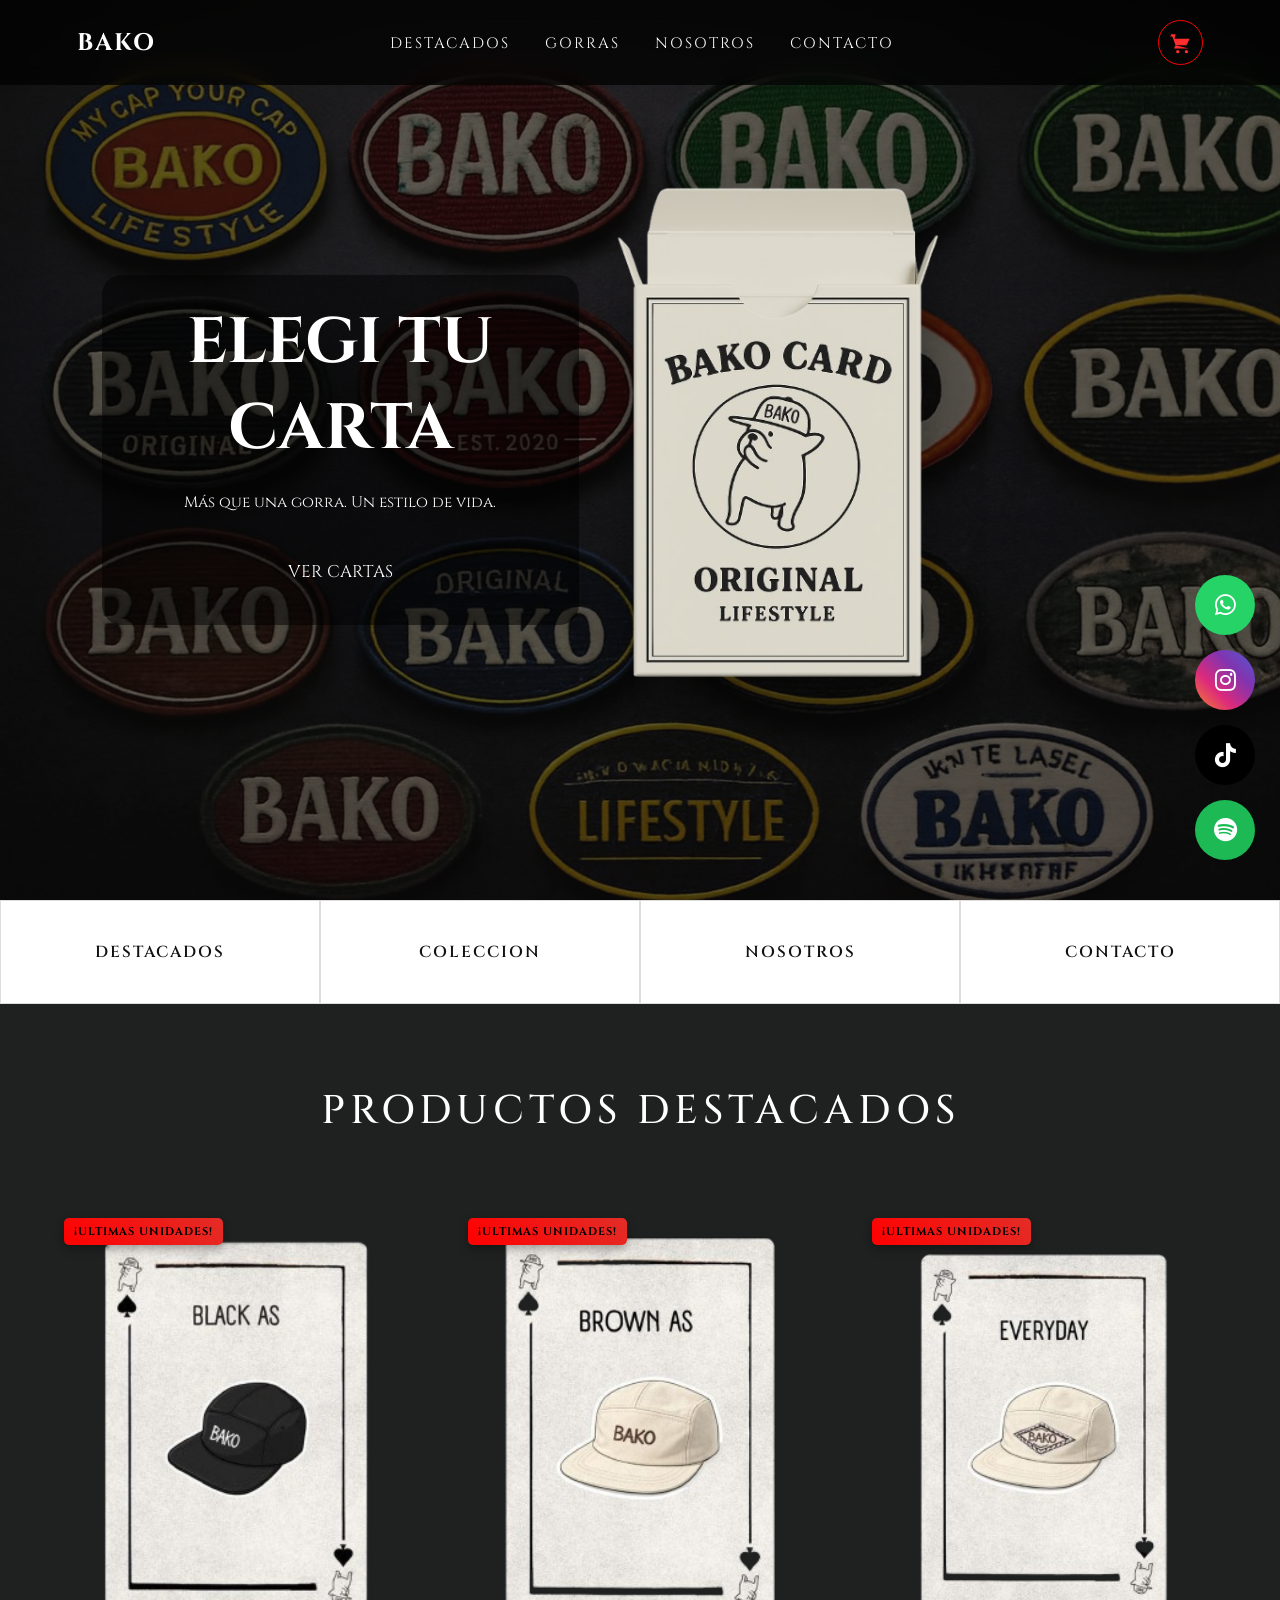
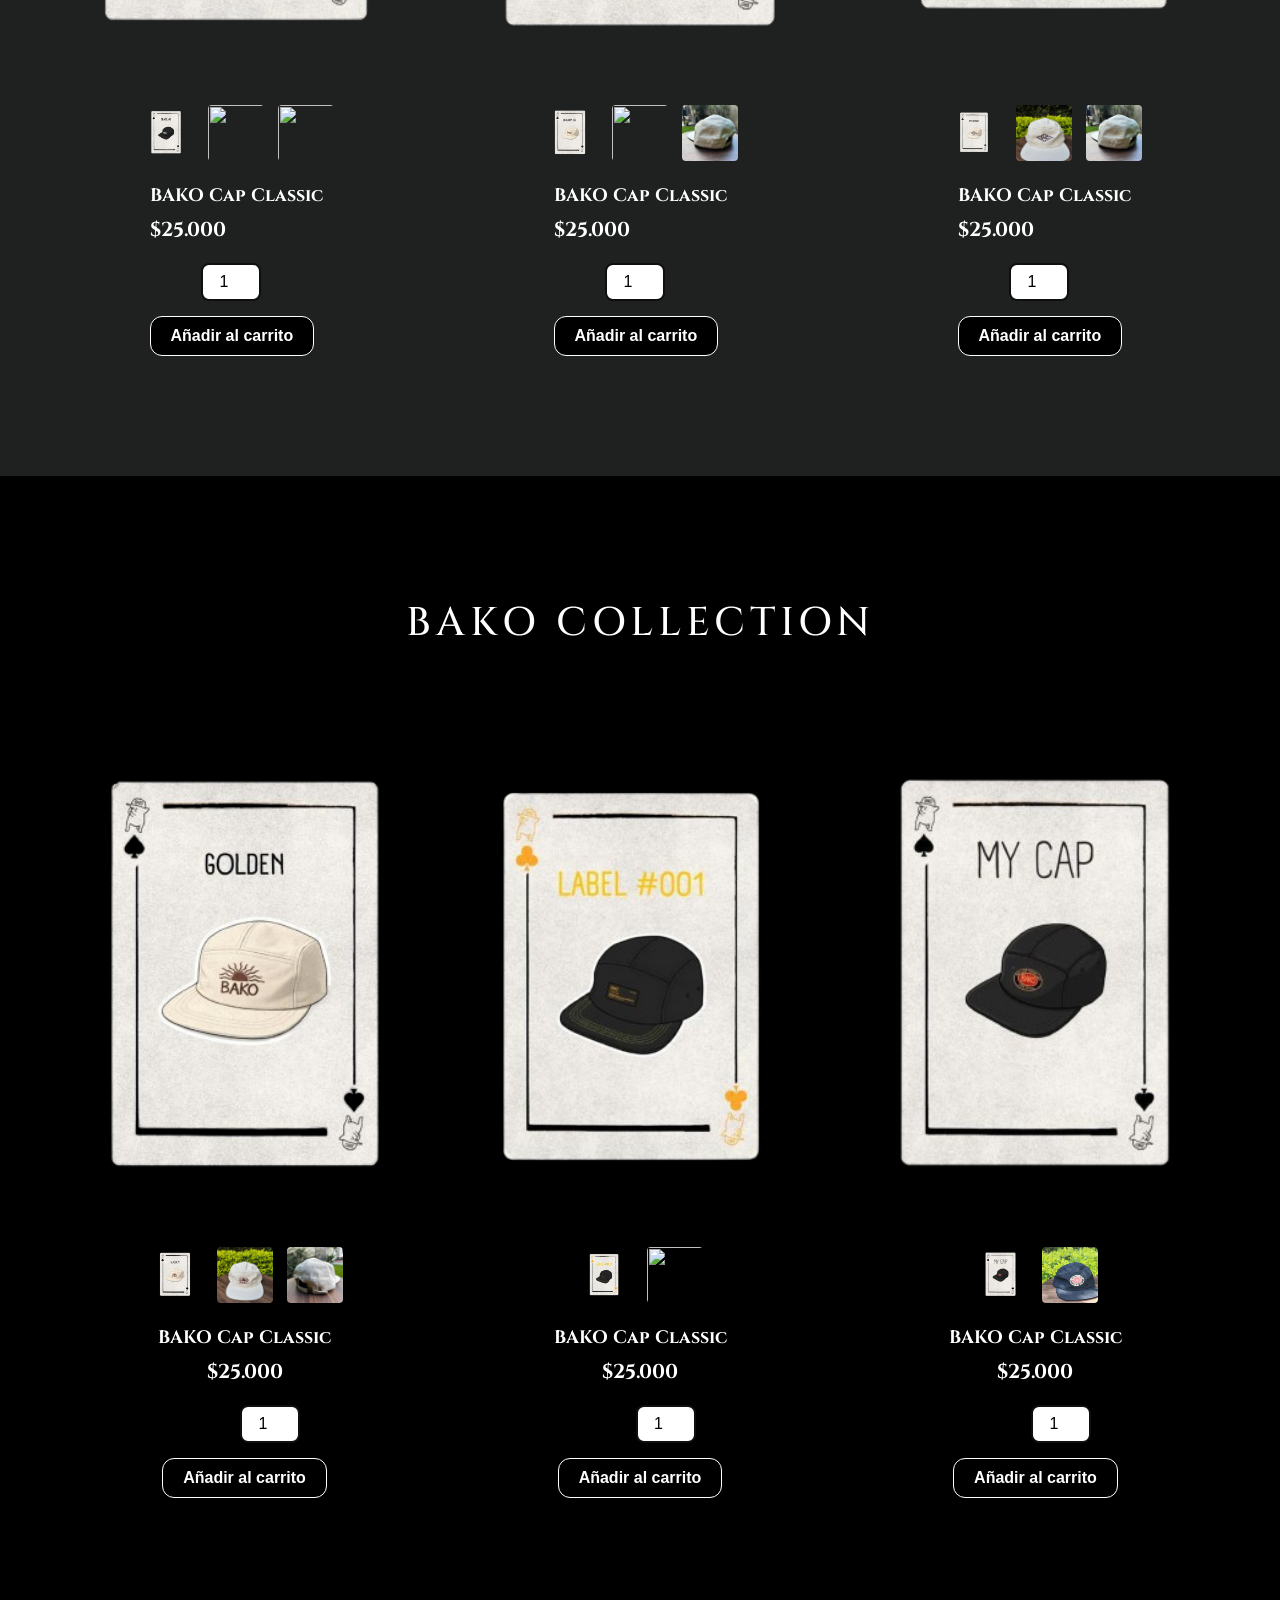
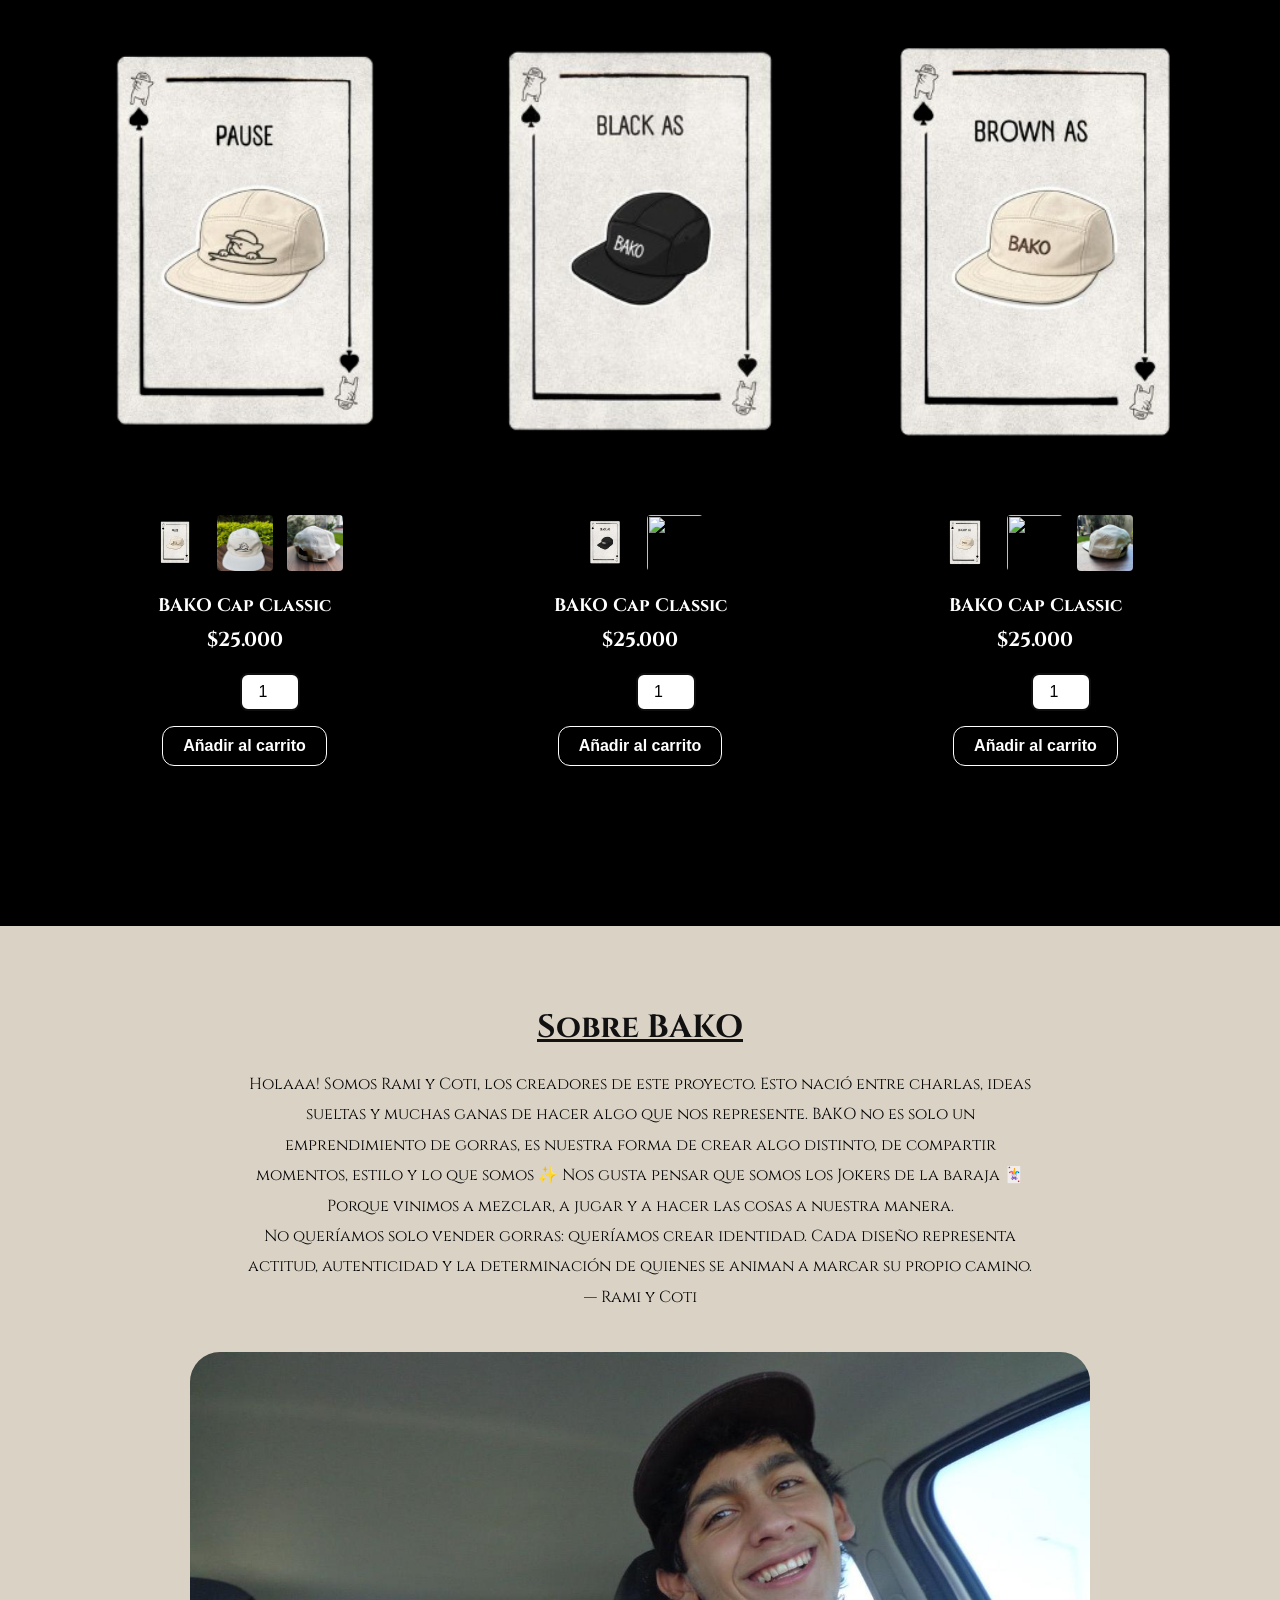
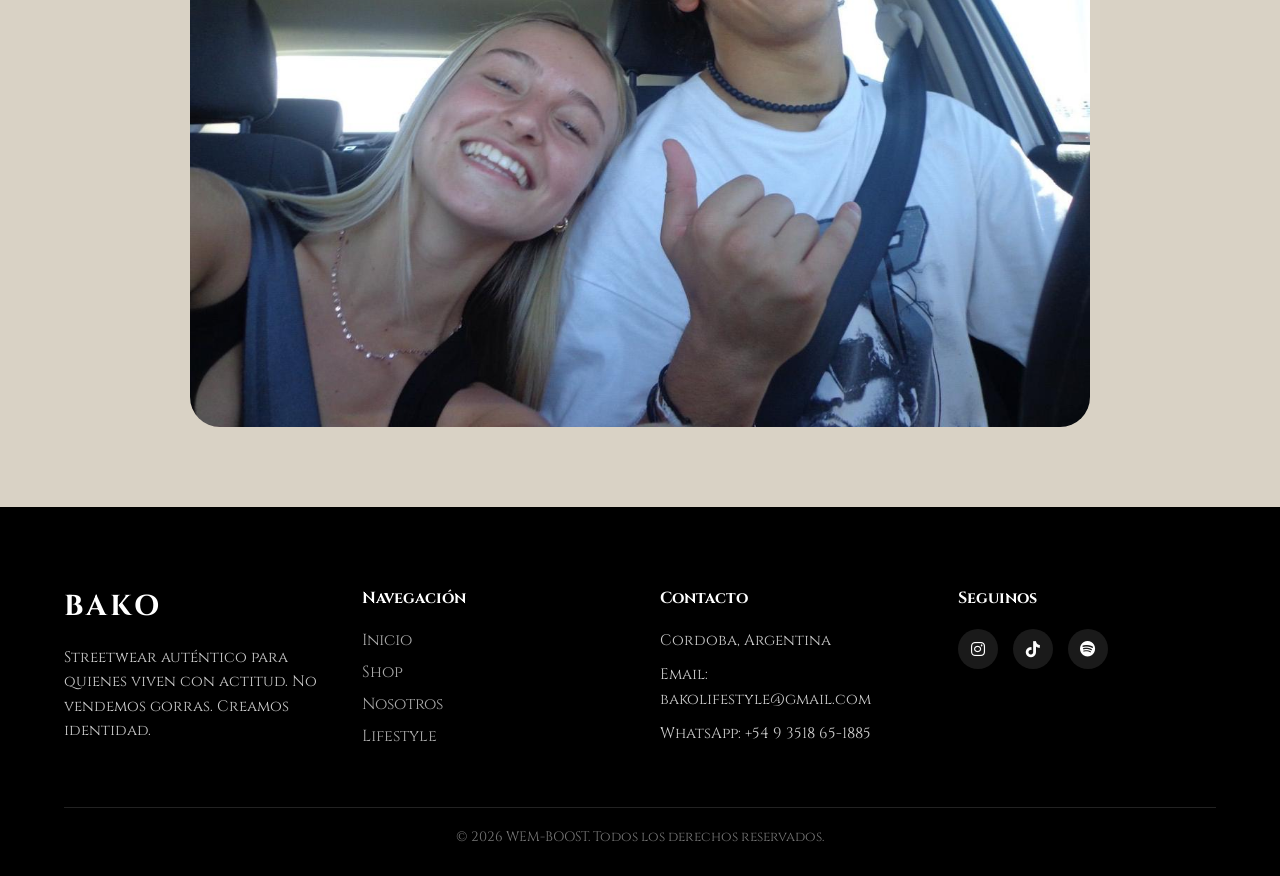
==== index.html @ 7ccff168 "agregue span de ultimas unidades" ====
<!DOCTYPE html>
<html lang="es">
<head>
<meta charset="UTF-8">
<title>BAKO | Streetwear Lifestyle</title>
<meta name="viewport" content="width=device-width, initial-scale=1.0">
<meta name="description" content="Gorras streetwear premium. Lifestyle urbano.">
<link rel="stylesheet" href="css/style.css">
<link href="https://fonts.googleapis.com/css2?family=Cinzel:wght@400;600;700&display=swap" rel="stylesheet">
<link rel="stylesheet" href="https://cdnjs.cloudflare.com/ajax/libs/font-awesome/6.5.0/css/all.min.css">


</head>
<body>
<header class="header">

  <!-- LOGO -->
  <div class="logo">
    <a href="/index.html">BAKO</a>
  </div>

  <!-- BOTON HAMBURGUESA (mobile) -->
  <div class="menu-toggle" id="menu-toggle">
    <i class="fas fa-bars"></i>
  </div>

  <!-- MENU -->
  <nav class="nav" id="nav">

    <!-- BOTON CERRAR -->
    <div class="menu-close" id="menu-close">
      <i class="fas fa-xmark"></i>
    </div>

    <ul class="nav-links">

      <li class="enlaces-header">
        <a href="/index.html#destacados">DESTACADOS</a>
      </li>

      <li class="enlaces-header">
        <a href="/index.html#catalogo">GORRAS</a>
      </li>

      <li class="enlaces-header">
        <a href="/index.html#nosotros">NOSOTROS</a>
      </li>

      <li class="enlaces-header">
        <a href="/pages/contacto.html">CONTACTO</a>
      </li>

    </ul>

  </nav>

  <!-- CARRITO (SIEMPRE VISIBLE) -->
  <a href="/pages/carrito.html" class="btn-cart" data-quantity="0">

    <svg class="icon-cart" viewBox="0 0 24 24">
      <path d="M7 4H3L2 6H4L7 14H17L20 8H6"/>
      <path d="M7 14L5.5 17H19"/>
      <circle cx="9" cy="20" r="1.5"/>
      <circle cx="17" cy="20" r="1.5"/>
    </svg>

  </a>

</header>




<!-- ================= HERO ================= -->
<section class="hero">
  <div class="hero-bg"></div>
  <div class="hero-content">
    <h1 class="hero__title">ELEGI TU CARTA</h1>
    <p class="hero__subtitle">Más que una gorra. Un estilo de vida.</p>
    <a href="#catalogo" class="btn">VER CARTAS</a>
  </div>
  <div class="hero-card">
    <img src="assets/img/caja-de-cartas.png" alt="Producto principal">
  </div>
</section>



    <!-- CATEGORÍAS -->
    <section class="categories">
        <div class="category" href="#destacados">DESTACADOS</div>
        <div class="category" href="#catalogo">COLECCION</div>
        <div class="category" href="#nosotros">NOSOTROS</div>
        <div class="category" href="/pages/contacto.html">CONTACTO</div>
    </section>




<!-- ================= DESTACADOS ================= -->
<section class="destacados" id="destacados">
  <h2 class="titulo-catalogo">PRODUCTOS DESTACADOS</h2>
  <div class="grid-catalogo">

    <div class="card-producto">

      <span class="badge-stock">¡ULTIMAS UNIDADES!</span>

      <div class="imagenes-producto">
        <img src="assets/img/CARD-BLACK-AS.png" class="imagen-principal" id="img-d1">

          <div class="miniaturas">
            <img src="assets/img/CARD-BLACK-AS.png" alt="">
            <img src="assets/img/BLACK-AS-1_ENHANCED.png">
            <img src="assets/img/BLACK-AS-2_ENHANCED.png">
          </div>
      </div>

      <div class="info">
        <h3>BAKO Cap Classic</h3>
        <p>$25.000</p>

        <div class="cantidad">
          <input type="number" id="cantidad-d1" min="1" value="1">
        </div>

        <div class="boton-comprar">
          <button onclick="agregarAlCarrito('BAKO Cap Classic',25000,'cantidad-d1')">
            Añadir al carrito
          </button>
        </div>
      </div>
    </div>

        <div class="card-producto">

                <span class="badge-stock">¡ULTIMAS UNIDADES!</span>

          <div class="imagenes-producto">
        <img src="assets/img/CARD-BROWN-AS.png" class="imagen-principal" id="img-d2">
            
          <div class="miniaturas">
            <img src="assets/img/CARD-BROWN-AS.png" alt="">
            <img src="assets/img/BROWN-AS-1_ENHANCED.png">
            <img src="assets/img/EVERYDAY-2.jpeg">
          </div>
      </div>
      <div class="info">
        <h3>BAKO Cap Classic</h3>
        <p>$25.000</p>
        <div class="cantidad">
          <input type="number" id="cantidad-d2" min="1" value="1">
        </div>

        <div class="boton-comprar">
          <button onclick="agregarAlCarrito('BAKO Cap Classic',25000,'cantidad-d2')">
            Añadir al carrito
          </button>
        </div>
      </div>
    </div>

        <div class="card-producto">

                <span class="badge-stock">¡ULTIMAS UNIDADES!</span>

      <div class="imagenes-producto">
        <img src="assets/img/CARD-EVERYDAY.png" class="imagen-principal" id="img-d3">

            <div class="miniaturas">
            <img src="assets/img/CARD-EVERYDAY.png" alt="">
            <img src="assets/img/EVERYDAY-1.jpeg">
            <img src="assets/img/EVERYDAY-2.jpeg">
          </div>
      </div>
      <div class="info">
        <h3>BAKO Cap Classic</h3>
        <p>$25.000</p>

        <div class="cantidad">
          <input type="number" id="cantidad-d3" min="1" value="1">
        </div>

        <div class="boton-comprar">
          <button onclick="agregarAlCarrito('BAKO Cap Classic',25000,'cantidad-d3')">
            Añadir al carrito
          </button>
        </div>
      </div>
    </div>

  </div>
</section>





<!-- ================= CATALOGO ================= -->




<section class="catalogo" id="catalogo">
<h2 class="titulo-catalogo">BAKO COLLECTION</h2>

<div class="grid-catalogo">

  <div class="card-producto">
      <div class="imagenes-producto">
        <img src="assets/img/CARD-GOLDEN.png" class="imagen-principal" id="img-1">
                  <div class="miniaturas">
            <img src="assets/img/CARD-GOLDEN.png" alt="">
            <img src="assets/img/GOLDEN-1.jpeg">
            <img src="assets/img/EVERYDAY-3.jpeg">
          </div>
      </div>
      <div class="info">
        <h3>BAKO Cap Classic</h3>
        <p>$25.000</p>

        <div class="cantidad">
          <input type="number" id="cantidad-1" min="1" value="1">
        </div>

        <div class="boton-comprar">
          <button onclick="agregarAlCarrito('BAKO Cap Classic',25000,'cantidad-1')">
            Añadir al carrito
          </button>
        </div>
      </div>
    </div>

        <div class="card-producto">
      <div class="imagenes-producto">
        <img src="assets/img/CARD-LABEL_001.png" class="imagen-principal" id="img-2">
                  <div class="miniaturas">
            <img src="assets/img/CARD-LABEL_001.png" alt="">
            <img src="assets/img/LABEL #001-1.jpeg">
          </div>
      </div>
      <div class="info">
        <h3>BAKO Cap Classic</h3>
        <p>$25.000</p>

        <div class="cantidad">
          <input type="number" id="cantidad-2" min="1" value="1">
        </div>

        <div class="boton-comprar">
          <button onclick="agregarAlCarrito('BAKO Cap Classic',25000,'cantidad-2')">
            Añadir al carrito
          </button>
        </div>
      </div>
    </div>

        <div class="card-producto">
      <div class="imagenes-producto">
        <img src="assets/img/CARD-MY-CAP.png" class="imagen-principal" id="img-3">
                  <div class="miniaturas">
            <img src="assets/img/CARD-MY-CAP.png" alt="">
            <img src="assets/img/MY-CAP-1.jpeg">
          </div>
      </div>
      <div class="info">
        <h3>BAKO Cap Classic</h3>
        <p>$25.000</p>

        <div class="cantidad">
          <input type="number" id="cantidad-3" min="1" value="1">
        </div>

        <div class="boton-comprar">
          <button onclick="agregarAlCarrito('BAKO Cap Classic',25000,'cantidad-3')">
            Añadir al carrito
          </button>
        </div>
      </div>
    </div>

<div class="card-producto">
      <div class="imagenes-producto">
        <img src="assets/img/CARD-PAUSE.png" class="imagen-principal" id="img-4">
                  <div class="miniaturas">
            <img src="assets/img/CARD-PAUSE.png" alt="">
            <img src="assets/img/PAUSE-1.jpeg">
            <img src="assets/img/EVERYDAY-3.jpeg">
          </div>
      </div>
      <div class="info">
        <h3>BAKO Cap Classic</h3>
        <p>$25.000</p>

        <div class="cantidad">
          <input type="number" id="cantidad-1" min="1" value="1">
        </div>

        <div class="boton-comprar">
          <button onclick="agregarAlCarrito('BAKO Cap Classic',25000,'cantidad-1')">
            Añadir al carrito
          </button>
        </div>
      </div>
    </div>

        <div class="card-producto">
      <div class="imagenes-producto">
        <img src="assets/img/CARD-BLACK-AS.png" class="imagen-principal" id="img-5">
                  <div class="miniaturas">
            <img src="assets/img/CARD-BLACK-AS.png" alt="">
            <img src="assets/img/BLACK-AS-2_ENHANCED.png">
          </div>
      </div>
      <div class="info">
        <h3>BAKO Cap Classic</h3>
        <p>$25.000</p>

        <div class="cantidad">
          <input type="number" id="cantidad-2" min="1" value="1">
        </div>

        <div class="boton-comprar">
          <button onclick="agregarAlCarrito('BAKO Cap Classic',25000,'cantidad-2')">
            Añadir al carrito
          </button>
        </div>
      </div>
    </div>

        <div class="card-producto">
      <div class="imagenes-producto">
        <img src="assets/img/CARD-BROWN-AS.png" class="imagen-principal" id="img-6">
                  <div class="miniaturas">
            <img src="assets/img/CARD-BROWN-AS.png" alt="">
            <img src="assets/img/BROWN-AS-1_ENHANCED.png">
            <img src="assets/img/EVERYDAY-2.jpeg">
          </div>
      </div>
      <div class="info">
        <h3>BAKO Cap Classic</h3>
        <p>$25.000</p>

        <div class="cantidad">
          <input type="number" id="cantidad-3" min="1" value="1">
        </div>

        <div class="boton-comprar">
          <button onclick="agregarAlCarrito('BAKO Cap Classic',25000,'cantidad-3')">
            Añadir al carrito
          </button>
        </div>
      </div>
    </div>

</div>
</section>


<!-- ================= NOSOTROS ================= -->

<section class="nosotros" id="nosotros">
  <div class="nosotros-container">

    <div class="nosotros-texto">
      <h2>Sobre BAKO</h2>

      <p>
        Holaaa! Somos Rami y Coti, los creadores de este proyecto.
        Esto nació entre charlas, ideas sueltas y muchas ganas de hacer algo que nos represente.
        BAKO no es solo un emprendimiento de gorras, es nuestra forma de crear algo distinto, de compartir momentos, estilo y lo que somos ✨      
        Nos gusta pensar que somos los Jokers de la baraja 🃏 Porque vinimos a mezclar, a jugar y a hacer las cosas a nuestra manera.
      </p>

      <p>
        No queríamos solo vender gorras: queríamos crear identidad.
        Cada diseño representa actitud, autenticidad y la determinación 
        de quienes se animan a marcar su propio camino.
      </p>

      <p class="firma">— Rami y Coti</p>
    </div>

    <div class="nosotros-imagen">
      <img src="assets/img/rami-coti.jpeg" alt="Fundadores de Bako">
    </div>

  </div>
</section>



<footer class="footer">

  <div class="footer-container">

    <!-- Marca -->
    <div class="footer-col">
      <h3 class="footer-logo">BAKO</h3>
      <p>
        Streetwear auténtico para quienes viven con actitud.
        No vendemos gorras. Creamos identidad.
      </p>
    </div>

    <!-- Navegación -->
    <div class="footer-col">
      <h4>Navegación</h4>
      <ul>
        <li><a href="#">Inicio</a></li>
        <li><a href="#">Shop</a></li>
        <li><a href="#">Nosotros</a></li>
        <li><a href="#">Lifestyle</a></li>
      </ul>
    </div>

    <!-- Contacto -->
    <div class="footer-col">
      <h4>Contacto</h4>
      <p>Cordoba, Argentina</p>
      <p>Email: bakolifestyle@gmail.com</p>
      <p>WhatsApp: +54 9 3518 65-1885</p>
    </div>

    <!-- Redes -->
    <div class="footer-col">
      <h4>Seguinos</h4>
      <div class="footer-social">
        <a href="https://instagram.com/bako.lifestyle"><i class="fab fa-instagram"></i></a>
        <a href="https://tiktok.com/@bako.lifestyle"><i class="fab fa-tiktok"></i></a>
        <a href="https://open.spotify.com/playlist/6Sb7OmUrccHrQIfGnsbW7U?si=PkEQZINDQvqJOHBXEtzkaw&pi=kZcwNA92S56DQ"><i class="fab fa-spotify"></i></a>
      </div>
    </div>

  </div>

  <div class="footer-bottom">
    <p>© 2026 WEM-BOOST. Todos los derechos reservados.</p>
  </div>

</footer>





<!-- ================= BOTON WHATSAPP INSTAGRAM TIKTOK SPOTIFY================= -->

<div class="social-fixed">
    <a href="https://wa.me/5493518651885" target="_blank" class="btn-social whatsapp">
      <i class="fab fa-whatsapp"></i>
    </a>
    <a href="https://instagram.com/bako.lifestyle" target="_blank" class="btn-social instagram">
      <i class="fab fa-instagram"></i>
    </a>
    <a href="https://tiktok.com/@bako.lifestyle" target="_blank" class="btn-social tiktok">
      <i class="fab fa-tiktok"></i>
    </a>
    <a href="https://open.spotify.com/playlist/6Sb7OmUrccHrQIfGnsbW7U?si=PkEQZINDQvqJOHBXEtzkaw&pi=kZcwNA92S56DQ" target="_blank" class="btn-social spotify">
      <i class="fab fa-spotify"></i>
    </a>
</div>



<script src="assets/js/script.js"></script>
</body>
</html>
---- css/style.css ----
@charset "UTF-8";
* {
  margin: 0;
  padding: 0;
  box-sizing: border-box;
}

body {
  font-family: "Arial", sans-serif;
  background: #F3F3F1;
  color: #111111;
}

img {
  width: 100%;
  display: block;
}

a {
  text-decoration: none;
  color: inherit;
}

body {
  font-family: "Cinzel", serif;
  background: #000000;
}

img {
  width: 100%;
  display: block;
}

a {
  text-decoration: none;
  color: inherit;
}

.menu-toggle {
  display: none;
  font-size: 26px;
  cursor: pointer;
  color: white;
}

.products {
  padding: 60px 5%;
}
.products h2 {
  margin-bottom: 40px;
  font-size: 1.5rem;
}

.product-grid {
  display: grid;
  grid-template-columns: repeat(4, 1fr);
  gap: 20px;
}

.product-card {
  text-align: center;
}
.product-card h3 {
  margin-top: 15px;
  font-size: 1rem;
}
.product-card p {
  margin: 10px 0;
  font-weight: bold;
}

.book {
  width: 800px;
  display: flex;
  flex-direction: column;
  align-items: center;
}

/* CONTENEDOR IMAGEN */
.book-image {
  position: relative;
  width: 100%;
  height: 100%;
  perspective: 900000px;
}

/* IMAGEN BASE (INTERIOR DEL LIBRO) */
.book-base {
  width: 100%;
  height: 100%;
  object-fit: cover;
  border-radius: 8px;
}

/* TAPA */
.cover {
  position: absolute;
  top: 0;
  left: 0;
  width: 100%;
  height: 100%;
  transform-origin: left;
  transition: transform 1s ease;
  transform-style: preserve-3d;
}

/* IMAGEN DE LA TAPA */
.cover img {
  width: 100%;
  height: 100%;
  object-fit: cover;
  border-radius: 8px;
  backface-visibility: hidden;
}

/* EFECTO LIBRO */
.book-image:hover .cover {
  transform: rotateY(-160deg);
}

/* INFO FIJA */
.book-info {
  text-align: center;
  margin-top: 15px;
}
.book-info h3 {
  font-size: 1rem;
  margin-bottom: 8px;
}
.book-info p {
  font-weight: bold;
  margin-bottom: 10px;
}

.btn-primary {
  padding: 12px 30px;
  border: none;
  background: #8A6E5A;
  color: white;
  cursor: pointer;
  font-weight: 600;
  transition: all 0.3s ease;
}
.btn-primary:hover {
  background: #111111;
  transform: translateY(-3px);
}

.btn-secondary {
  padding: 10px 20px;
  border: 1px solid #111111;
  background: transparent;
  cursor: pointer;
  transition: all 0.3s ease;
}
.btn-secondary:hover {
  background: #111111;
  color: white;
}

/* Estilo del input de cantidad */
.cantidad input[type=number] {
  width: 60px;
  margin-left: 30%;
  margin-bottom: 15px;
  padding: 8px 12px;
  border: 2px solid #0f0f0f;
  border-radius: 8px;
  text-align: center;
  font-size: 16px;
  transition: border 0.3s, box-shadow 0.3s;
}

.cantidad input[type=number]:focus {
  border-color: #ff4500;
  box-shadow: 0 0 5px rgba(255, 69, 0, 0.5);
  outline: none;
}

/* Estilo del botón de añadir al carrito */
.boton-comprar button {
  background-color: #000000;
  border: 1px solid #ffffff;
  color: rgb(255, 255, 255);
  border-radius: 12px;
  padding: 10px 20px;
  font-size: 16px;
  font-weight: 600;
  cursor: pointer;
  transition: transform 0.2s, box-shadow 0.2s;
}

.boton-comprar button:hover {
  transform: translateY(-2px);
  box-shadow: 0 4px 12px rgb(255, 255, 255);
}

.boton-comprar button:active {
  transform: translateY(1px);
  box-shadow: none;
}

.social-fixed {
  position: fixed;
  right: 25px;
  bottom: 40px;
  display: flex;
  flex-direction: column;
  gap: 15px;
  z-index: 1000;
}

.btn-social {
  width: 60px;
  height: 60px;
  border-radius: 50%;
  display: flex;
  align-items: center;
  justify-content: center;
  color: white;
  font-size: 24px;
  text-decoration: none;
  transition: 0.3s ease;
  animation: pulse 2s infinite;
}

/* Colores individuales */
.whatsapp {
  background: #25D366;
}

.instagram {
  background: linear-gradient(45deg, #f58529, #dd2a7b, #8134af, #515bd4);
}

.tiktok {
  background: #000;
}

.spotify {
  background: #1DB954;
}

/* Hover */
.btn-social:hover {
  transform: scale(1.1);
}

/* Animación compartida */
@keyframes pulse {
  0% {
    box-shadow: 0 0 0 0 rgba(255, 255, 255, 0.6);
  }
  70% {
    box-shadow: 0 0 0 15px rgba(255, 255, 255, 0);
  }
  100% {
    box-shadow: 0 0 0 0 rgba(255, 255, 255, 0);
  }
}
/* ================= HEADER ================= */
.header {
  position: fixed;
  top: 0;
  left: 0;
  width: 100%;
  display: flex;
  align-items: center;
  justify-content: space-between;
  padding: 20px 6%;
  background: rgba(0, 0, 0, 0.7);
  backdrop-filter: blur(10px);
  z-index: 1000;
}

/* LOGO */
.logo a {
  color: white;
  font-size: 24px;
  font-weight: 700;
  text-decoration: none;
  letter-spacing: 2px;
}

/* NAV */
.nav-links {
  display: flex;
  gap: 35px;
  list-style: none;
}

.enlaces-header a {
  text-decoration: none;
  color: white;
  font-size: 15px;
  letter-spacing: 2px;
  transition: 0.3s;
}

.enlaces-header a:hover {
  color: #ff2d2d;
}

/* ================= CARRITO ================= */
.btn-cart {
  display: flex;
  align-items: center;
  justify-content: center;
  width: 45px;
  height: 45px;
  border-radius: 10px;
  border: none;
  background: transparent;
  position: relative;
  cursor: pointer;
  margin-left: 30px;
  border: 1px solid red;
  border-radius: 30px;
}

.btn-cart::after {
  content: attr(data-quantity);
  position: absolute;
  font-size: 14px;
  color: white;
  opacity: 0;
  visibility: hidden;
  transition: 0.2s;
  top: 115%;
}

.icon-cart {
  width: 26px;
  height: 28px;
  transition: 0.2s;
}

.icon-cart path,
.icon-cart circle {
  fill: #ff2d2d;
  transition: 0.2s;
}

.btn-cart:hover .icon-cart {
  transform: scale(1.2);
}

.btn-cart:hover path,
.btn-cart:hover circle {
  fill: #ffffff;
}

.btn-cart:hover::after {
  opacity: 1;
  visibility: visible;
  top: 105%;
}

/* ================= MENU HAMBURGUESA ================= */
.menu-toggle {
  display: none;
  font-size: 26px;
  color: white;
  cursor: pointer;
}

.menu-close {
  display: none;
  font-size: 26px;
  color: white;
  cursor: pointer;
  margin-bottom: 40px;
}

/* ================= MOBILE ================= */
@media (max-width: 768px) {
  .menu-toggle {
    display: block;
  }
  .nav {
    position: fixed;
    top: 0;
    right: -100%;
    height: 100vh;
    width: 260px;
    background: #0c0c0c;
    display: flex;
    flex-direction: column;
    align-items: center;
    justify-content: center;
    transition: 0.4s;
  }
  .nav.active {
    right: 0;
  }
  .menu-close {
    display: block;
    position: absolute;
    top: 25px;
    right: 25px;
  }
  .nav-links {
    flex-direction: column;
    gap: 30px;
  }
  .btn-cart {
    margin-left: 0;
  }
}
.top-bar {
  background: #111111;
  color: #F3F3F1;
  text-align: center;
  padding: 8px;
  font-size: 14px;
  letter-spacing: 1px;
}

.footer {
  background-color: black;
  color: #ccc;
  padding: 80px 5% 30px 5%;
}

.footer-container {
  display: grid;
  grid-template-columns: repeat(4, 1fr);
  gap: 40px;
  margin-bottom: 50px;
}

.footer-col h3,
.footer-col h4 {
  color: #fff;
  margin-bottom: 20px;
}

.footer-logo {
  font-size: 1.8rem;
  letter-spacing: 3px;
}

.footer-col p {
  font-size: 0.95rem;
  line-height: 1.6;
  margin-bottom: 10px;
}

.footer-col ul {
  list-style: none;
  padding: 0;
}

.footer-col ul li {
  margin-bottom: 10px;
}

.footer-col ul li a {
  text-decoration: none;
  color: #aaa;
  transition: 0.3s;
}

.footer-col ul li a:hover {
  color: #fff;
}

.footer-social {
  display: flex;
  gap: 15px;
}

.footer-social a {
  width: 40px;
  height: 40px;
  background: #1a1a1a;
  display: flex;
  align-items: center;
  justify-content: center;
  border-radius: 50%;
  color: white;
  transition: 0.3s;
}

.footer-social a:hover {
  background: #c00000;
  transform: scale(1.1);
}

.footer-bottom {
  border-top: 1px solid #222;
  padding-top: 20px;
  text-align: center;
  font-size: 0.85rem;
  color: #777;
}

/* =========================
   HERO SECTION
========================= */
.hero {
  position: relative;
  width: 100%;
  height: 100vh;
  overflow: hidden;
  background-image: url("../assets/img/hero-bg.png");
  background-size: 110%;
  background-position: left center;
  background-repeat: no-repeat;
  display: flex;
  align-items: center;
  justify-content: space-between;
  padding: 0 8%;
  animation: moverFondo 2.2s infinite alternate ease-in-out;
}
.hero::before {
  content: "";
  position: absolute;
  inset: 0;
  background: rgba(12, 12, 12, 0.65);
  z-index: 1;
}
.hero-content {
  position: relative;
  z-index: 2;
  max-width: 500px;
  color: white;
  background-color: rgba(0, 0, 0, 0.5019607843);
  border-radius: 20px;
  padding: 25px;
  text-align: center;
  display: flex;
  flex-direction: column;
  align-items: center;
  animation: fadeUp 1s ease forwards;
}
.hero-content h1 {
  font-size: clamp(40px, 5vw, 70px);
  margin-bottom: 20px;
}
.hero-content p {
  font-size: clamp(14px, 1.2vw, 18px);
  margin-bottom: 30px;
}
.hero-card {
  position: relative;
  z-index: 2;
}
.hero-card img {
  width: clamp(250px, 30vw, 450px);
  animation: flotar 4s infinite ease-in-out;
  filter: drop-shadow(0 20px 30px rgba(0, 0, 0, 0.4));
}

.hero-card {
  margin-right: 20%;
}

/* =========================
   TU BOTÓN ORIGINAL (NO MODIFICADO)
========================= */
.btn {
  font-size: 17px;
  background: transparent;
  border: none;
  padding: 1em 1.5em;
  color: #ffffff;
  text-transform: uppercase;
  position: relative;
  transition: 0.5s ease;
  cursor: pointer;
  /* 🚫 IMPORTANTE: quitar margin-left */
  margin-left: 0;
}

.btn::before {
  content: "";
  position: absolute;
  left: 0;
  bottom: 0;
  height: 2px;
  width: 0;
  background-color: #ffffff;
  transition: 0.5s ease;
}

.btn:hover {
  transition-delay: 0.5s;
}

.btn:hover::before {
  width: 100%;
}

.btn::after {
  content: "";
  position: absolute;
  left: 0;
  bottom: 0;
  height: 0;
  width: 100%;
  background-color: #000000;
  transition: 0.4s ease;
  z-index: -1;
}

.btn:hover::after {
  height: 100%;
  transition-delay: 0.4s;
}

/* =========================
   ANIMACIONES
========================= */
@keyframes moverFondo {
  0% {
    background-position: left center;
  }
  100% {
    background-position: right center;
  }
}
@keyframes flotar {
  0% {
    transform: translateY(0px);
  }
  50% {
    transform: translateY(-20px);
  }
  100% {
    transform: translateY(0px);
  }
}
@keyframes fadeUp {
  from {
    opacity: 0;
    transform: translateY(40px);
  }
  to {
    opacity: 1;
    transform: translateY(0);
  }
}
.lifestyle-banner {
  height: 60vh;
  background: #D9D2C5;
  display: flex;
  align-items: center;
  justify-content: center;
  text-align: center;
}
.lifestyle-banner h2 {
  font-size: 36px;
  letter-spacing: 3px;
}
.lifestyle-banner p {
  margin: 20px 0;
}

.categories {
  display: grid;
  grid-template-columns: repeat(4, 1fr);
  text-align: center;
  background-color: #ffffff;
}
.categories .category {
  padding: 40px;
  font-weight: 600;
  letter-spacing: 2px;
  border: 1px solid #ddd;
  transition: all 0.3s ease;
}
.categories .category:hover {
  background: #111111;
  color: white;
}

.featured {
  padding: 80px 8%;
  text-align: center;
}
.featured h2 {
  margin-bottom: 50px;
  letter-spacing: 3px;
}

.product-grid {
  display: grid;
  grid-template-columns: repeat(4, 1fr);
  gap: 30px;
}

.product-card {
  background: white;
  padding: 20px;
  transition: all 0.3s ease;
}
.product-card h3 {
  margin: 15px 0;
  font-size: 16px;
}
.product-card p {
  font-weight: 600;
  margin-bottom: 15px;
}
.product-card:hover {
  transform: translateY(-5px);
}

.catalogo {
  padding: 120px 6%;
  background-color: #000000;
  text-align: center;
  color: white;
}

.titulo-catalogo {
  font-size: 40px;
  letter-spacing: 5px;
  margin-bottom: 80px;
  font-weight: 500;
  color: white;
}

/* GALERÍA 3 POR FILA */
.grid-catalogo {
  display: grid;
  grid-template-columns: repeat(3, 3fr);
  gap: 60px;
  max-width: 1300px;
  margin: 0 auto;
}

/* CARD */
.card-producto {
  background: transparent;
  display: flex;
  flex-direction: column;
  align-items: center;
  border-radius: 15px;
}

/* IMAGEN PRINCIPAL FULL */
.imagen-container {
  width: 100%;
}

.imagen-principal {
  width: 100%;
  height: 500px;
  object-fit: cover;
  display: block;
  transition: 0.5s ease;
  border-radius: 10px;
}

.card-producto:hover .imagen-principal {
  transform: scale(1.05);
}

/* MINIATURAS */
.miniaturas {
  display: flex;
  justify-content: center;
  gap: 10px;
  margin-top: 15px;
}

.miniaturas img {
  width: 60px;
  height: 60px;
  object-fit: cover;
  cursor: pointer;
  border-radius: 6px;
  border: 2px solid transparent;
  transition: 0.3s;
}

.miniaturas img:hover {
  opacity: 1;
  transform: scale(1.1);
}

/* INFO */
.info {
  padding: 20px 0 40px;
}

.info h3 {
  font-size: 18px;
  margin-bottom: 8px;
}

.info p {
  font-size: 20px;
  font-weight: bold;
  margin-bottom: 20px;
}

.btn-whatsapp {
  display: inline-block;
  padding: 12px 35px;
  background: black;
  color: white;
  text-decoration: none;
  border-radius: 40px;
  transition: 0.3s ease;
}

.btn-whatsapp:hover {
  background: #25D366;
  transform: translateY(-3px);
}

.destacados {
  padding: 80px 5%;
  background-color: rgba(39, 41, 40, 0.8039215686);
  color: white;
}

.destacados .titulo-catalogo {
  text-align: center;
  margin-bottom: 50px;
  color: white;
}

.card-producto {
  position: relative;
}

.badge-stock {
  position: absolute;
  top: 30px;
  left: 0px;
  background: linear-gradient(45deg, #ff0000, #e32d27);
  color: rgb(0, 0, 0);
  font-size: 11px;
  font-weight: bold;
  text-transform: uppercase;
  letter-spacing: 1px;
  padding: 6px 10px;
  border-radius: 5px;
  z-index: 5;
  box-shadow: 0 4px 10px rgba(0, 0, 0, 0.3);
  animation: badgePulse 1.8s infinite;
}

@keyframes badgePulse {
  0% {
    transform: scale(1);
    box-shadow: 0 0 0 0 rgba(255, 1, 1, 0.7);
  }
  70% {
    transform: scale(1.05);
    box-shadow: 0 0 0 10px rgba(255, 0, 0, 0);
  }
  100% {
    transform: scale(1);
    box-shadow: 0 0 0 0 rgba(255, 0, 0, 0);
  }
}
/* ================= NOSOTROS ================= */
.nosotros {
  width: 100%;
  padding: 80px 20px;
  background-color: #D9D2C5;
}

.nosotros-container {
  max-width: 1100px;
  margin: auto;
  display: flex;
  flex-direction: column;
  align-items: center;
  text-align: center;
  gap: 40px;
}

/* TEXTO */
.nosotros-texto {
  max-width: 800px;
}

.nosotros-texto h2 {
  font-size: 32px;
  margin-bottom: 20px;
  text-decoration: underline;
}

.nosotros-texto p {
  font-size: 16px;
  line-height: 1.9em;
  color: rgb(5, 5, 5);
}

/* IMAGEN */
.nosotros-imagen {
  width: 100%;
  display: flex;
  justify-content: center;
}

.nosotros-imagen img {
  width: 95%;
  max-width: 900px;
  height: 90%;
  object-fit: cover;
  border-radius: 30px;
}

/* =========================
   HERO CONTACTO (MISMO FONDO INDEX)
========================= */
.contact-hero {
  position: relative;
  width: 100%;
  height: 60vh;
  overflow: hidden;
  background-image: url("/assets/img/hero-bg.png");
  background-size: 110%;
  background-position: left center;
  background-repeat: no-repeat;
  display: flex;
  align-items: center;
  justify-content: center;
  flex-direction: column;
  animation: moverFondo 2.2s infinite alternate ease-in-out;
  /* Overlay oscuro */
}
.contact-hero::before {
  content: "";
  position: absolute;
  inset: 0;
  background: rgba(12, 12, 12, 0.65);
  z-index: 1;
}
.contact-hero h2, .contact-hero p {
  position: relative;
  z-index: 2;
  color: rgb(255, 255, 255);
  text-align: center;
  background-color: rgba(24, 26, 24, 0.6588235294);
  padding: 20px;
  border-radius: 25px;
}
.contact-hero h2 {
  font-size: clamp(36px, 5vw, 60px);
  margin-bottom: 10px;
}
.contact-hero p {
  font-size: clamp(14px, 1.2vw, 18px);
  opacity: 0.9;
}

/* =========================
   CONTACT SECTION PREMIUM
========================= */
.contact-section {
  padding: 100px 8%;
  background: #0c0c0c;
  display: flex;
  justify-content: center;
}

.contact-container {
  width: 100%;
  max-width: 1200px;
  display: grid;
  grid-template-columns: 1fr 1fr;
  gap: 60px;
}

/* =========================
   FORMULARIO
========================= */
.contact-form {
  background: rgba(255, 255, 255, 0.04);
  backdrop-filter: blur(12px);
  border: 1px solid rgba(255, 255, 255, 0.08);
  padding: 40px;
  border-radius: 25px;
  animation: fadeUp 1s ease forwards;
}
.contact-form h3 {
  color: white;
  margin-bottom: 30px;
  font-size: 22px;
  letter-spacing: 1px;
}
.contact-form form {
  display: flex;
  flex-direction: column;
  gap: 18px;
}
.contact-form input,
.contact-form textarea {
  padding: 15px 18px;
  border-radius: 12px;
  border: 1px solid rgba(255, 255, 255, 0.1);
  background: rgb(0, 0, 0);
  color: white;
  font-size: 14px;
  transition: 0.3s ease;
}
.contact-form textarea {
  min-height: 120px;
  resize: none;
}
.contact-form input:focus,
.contact-form textarea:focus {
  outline: none;
  border-color: white;
  box-shadow: 0 0 15px rgba(255, 255, 255, 0.25);
}
.contact-form button {
  margin-top: 10px;
  padding: 16px;
  border-radius: 40px;
  border: none;
  background: linear-gradient(90deg, #ffffff, #999999);
  color: black;
  font-weight: bold;
  letter-spacing: 1px;
  cursor: pointer;
  transition: 0.4s ease;
}
.contact-form button:hover {
  transform: scale(1.05);
  background: linear-gradient(90deg, #00e257, #00b418);
  color: rgb(0, 0, 0);
  box-shadow: 0 15px 35px rgba(0, 255, 21, 0.4);
}

/* =========================
   INFO
========================= */
.contact-info {
  background: rgba(255, 255, 255, 0.03);
  backdrop-filter: blur(10px);
  border: 1px solid rgba(255, 255, 255, 0.06);
  padding: 40px;
  border-radius: 25px;
  color: white;
  animation: fadeUp 1.3s ease forwards;
}
.contact-info h3 {
  margin-bottom: 30px;
  font-size: 22px;
}
.contact-info p {
  margin-bottom: 18px;
  font-size: 15px;
  display: flex;
  align-items: center;
  gap: 10px;
  opacity: 0.85;
  transition: 0.3s ease;
}
.contact-info p:hover {
  opacity: 1;
  transform: translateX(5px);
}
.contact-info i {
  color: #ff0000;
}

/* =========================
   SOCIAL ICONS
========================= */
.contact-social {
  margin-top: 30px;
  display: flex;
  gap: 20px;
}
.contact-social a {
  width: 45px;
  height: 45px;
  border-radius: 50%;
  background: rgba(255, 255, 255, 0.05);
  display: flex;
  align-items: center;
  justify-content: center;
  color: white;
  font-size: 18px;
  transition: 0.3s ease;
}
.contact-social a:hover {
  background: #00ca3d;
  transform: translateY(-5px);
  box-shadow: 0 10px 10px rgba(0, 202, 61, 0.5);
}

/* =========================
   CARRITO MODERNO 2026
========================= */
.carrito {
  min-height: 100vh;
  padding: 80px 20px;
  background: linear-gradient(135deg, #0f0f0f, #1a1a1a);
  display: flex;
  flex-direction: column;
  align-items: center;
}

/* TITULO */
.carrito__title {
  font-size: 32px;
  margin: 50px;
  letter-spacing: 2px;
  color: rgb(255, 255, 255);
  animation: fadeDown 0.8s ease;
  text-decoration: underline;
}

/* CONTENEDOR */
.carrito__container {
  width: 100%;
  max-width: 900px;
  display: flex;
  flex-direction: column;
  gap: 25px;
}

/* CARD PRODUCTO */
.item-carrito {
  display: flex;
  justify-content: space-between;
  align-items: center;
  padding: 25px;
  border-radius: 18px;
  backdrop-filter: blur(10px);
  background: rgba(255, 255, 255, 0.05);
  border: 1px solid rgba(255, 255, 255, 0.08);
  color: white;
  transition: all 0.4s ease;
  animation: fadeUp 0.6s ease forwards;
}

.item-carrito:hover {
  transform: translateY(-6px);
  box-shadow: 0 20px 40px rgba(0, 0, 0, 0.4);
  border: 1px solid rgba(255, 255, 255, 0.2);
}

/* INFO */
.item-carrito h3 {
  margin: 0;
  font-size: 18px;
  letter-spacing: 1px;
}

.item-carrito p {
  opacity: 0.7;
  margin-top: 5px;
}

/* BOTÓN ELIMINAR MODERNO */
.item-carrito button {
  padding: 8px 16px;
  border-radius: 30px;
  border: none;
  background: linear-gradient(45deg, #ff3c3c, #ff0000);
  color: white;
  font-size: 12px;
  cursor: pointer;
  transition: 0.3s ease;
}

.item-carrito button:hover {
  transform: scale(1.1);
  box-shadow: 0 10px 25px rgba(255, 0, 0, 0.5);
}

/* TOTAL */
.carrito__resumen {
  margin-top: 40px;
  padding: 25px;
  width: 100%;
  max-width: 900px;
  border-radius: 20px;
  background: rgba(255, 255, 255, 0.04);
  border: 1px solid rgba(255, 255, 255, 0.08);
  backdrop-filter: blur(10px);
  text-align: right;
  color: white;
  font-size: 20px;
  animation: fadeUp 1s ease;
}

/* CHECKOUT */
.checkout {
  margin-top: 50px;
  width: 100%;
  max-width: 900px;
  padding: 40px;
  border-radius: 25px;
  backdrop-filter: blur(15px);
  background: rgba(255, 255, 255, 0.05);
  border: 1px solid rgba(255, 255, 255, 0.1);
  animation: fadeUp 1.2s ease;
}

.checkout__title {
  color: white;
  margin-bottom: 25px;
  font-size: 22px;
}

/* INPUTS */
.checkout__form input,
.checkout__form select {
  width: 100%;
  padding: 14px 18px;
  margin-bottom: 20px;
  border-radius: 12px;
  border: 1px solid rgba(255, 255, 255, 0.1);
  background: rgba(255, 255, 255, 0.04);
  color: rgb(194, 185, 185);
  transition: 0.3s ease;
}

.checkout__form select {
  background-color: #111;
  color: white;
}

.checkout__form select option {
  background-color: #111;
  color: white;
}

/* Cuando está seleccionado */
.checkout__form select:focus {
  background-color: #111;
  color: white;
}

.checkout__form input:focus,
.checkout__form select:focus {
  outline: none;
  border-color: white;
  box-shadow: 0 0 10px rgba(255, 255, 255, 0.3);
}

/* BOTÓN FINALIZAR */
.btn-primary {
  width: 100%;
  padding: 16px;
  border-radius: 40px;
  border: none;
  background: linear-gradient(90deg, #ffffff, #999999);
  color: black;
  font-weight: bold;
  letter-spacing: 1px;
  cursor: pointer;
  transition: 0.4s ease;
}

.btn-primary:hover {
  transform: scale(1.03);
  background: linear-gradient(90deg, #ff0000, #990000);
  color: white;
  box-shadow: 0 15px 40px rgba(255, 0, 0, 0.4);
}

/* =========================
   ANIMACIONES
========================= */
@keyframes fadeUp {
  from {
    opacity: 0;
    transform: translateY(30px);
  }
  to {
    opacity: 1;
    transform: translateY(0);
  }
}
@keyframes fadeDown {
  from {
    opacity: 0;
    transform: translateY(-30px);
  }
  to {
    opacity: 1;
    transform: translateY(0);
  }
}
/* ========================= */
/* MOBILE RESPONSIVE */
/* ========================= */
@media (max-width: 768px) {
  /* ================= HEADER ================= */
  .header {
    position: fixed;
    top: 0;
    left: 0;
    width: 100%;
    background: #000;
    z-index: 1000;
  }
  .header-container {
    display: flex;
    justify-content: space-between;
    align-items: center;
    padding: 14px 20px;
  }
  .logo a {
    font-size: 20px;
    color: white;
    text-decoration: none;
  }
  /* BOTON HAMBURGUESA */
  .menu-toggle {
    display: block;
    font-size: 26px;
    cursor: pointer;
    color: white;
  }
  /* ================= MENU MOBILE ================= */
  /* MENU */
  .nav {
    position: fixed;
    top: 0;
    right: -100%;
    width: 70%;
    height: 100vh;
    background: #000000;
    transition: 0.4s;
    padding-top: 80px;
    z-index: 999;
    backdrop-filter: blur(10px);
    box-shadow: -10px 0 30px rgba(0, 0, 0, 0.5);
  }
  .nav.nav-active {
    right: 0;
  }
  .nav ul {
    flex-direction: column;
    align-items: center;
    gap: 30px;
  }
  .nav a {
    color: white;
    font-size: 18px;
    text-decoration: none;
    border-bottom: 1px solid #ffffff;
  }
  /* BOTON CERRAR */
  .menu-close {
    display: block;
    position: absolute;
    top: 20px;
    right: 20px;
    font-size: 26px;
    color: white;
    cursor: pointer;
  }
  /* ================= HERO ================= */
  .hero {
    margin-top: 60px;
    height: 100vh;
    width: 100%;
    background-image: url("../assets/img/hero-mobile.png");
    background-size: cover;
    background-position: center;
    display: flex;
    flex-direction: column;
    justify-content: center;
    align-items: center;
    padding: 20px;
  }
  .hero-bg {
    display: none;
  }
  .hero-card {
    display: none;
  }
  .hero-content {
    text-align: center;
  }
  .hero__title {
    font-size: 28px;
    margin-bottom: 10px;
  }
  .hero__subtitle {
    font-size: 16px;
    margin-bottom: 15px;
  }
  /* ================= CATEGORIAS ================= */
  .categories {
    display: grid;
    grid-template-columns: 1fr 1fr;
    grid-template-rows: 1fr 1fr;
    gap: 0;
    width: 100%;
  }
  .category {
    display: flex;
    justify-content: center;
    align-items: center;
    height: 80px;
    font-size: 16px;
    border: 1px solid #ddd;
  }
  /* ================= DESTACADOS ================= */
  .destacados {
    padding: 40px 20px;
  }
  .grid-catalogo {
    display: flex;
    flex-direction: column;
    gap: 30px;
  }
  /* ================= PRODUCTOS ================= */
  .card-producto {
    width: 100%;
  }
  .imagenes-producto {
    display: flex;
    flex-direction: column;
    align-items: center;
  }
  .imagen-principal {
    width: 80%;
  }
  .miniaturas {
    display: flex;
    justify-content: center;
    gap: 10px;
    margin-top: 10px;
  }
  .miniaturas img {
    width: 50px;
    cursor: pointer;
  }
  .info {
    text-align: center;
  }
  .info h3 {
    font-size: 18px;
  }
  .info p {
    font-size: 16px;
  }
  .cantidad {
    margin: 10px 0;
  }
  .cantidad input {
    width: 60px;
    text-align: center;
  }
  /* ================= BOTON COMPRAR ================= */
  .boton-comprar button {
    width: 100%;
    padding: 12px;
  }
  /* ================= CATALOGO ================= */
  .catalogo {
    padding: 40px 20px;
  }
  /* ================= NOSOTROS ================= */
  /* ================= FOOTER ================= */
  .footer-container {
    display: flex;
    flex-direction: column;
    gap: 30px;
    padding: 30px 20px;
  }
  /* ================= OCULTAR BOTONES SOCIALES ================= */
  .social-fixed {
    display: none;
  }
}

/*# sourceMappingURL=style.css.map */
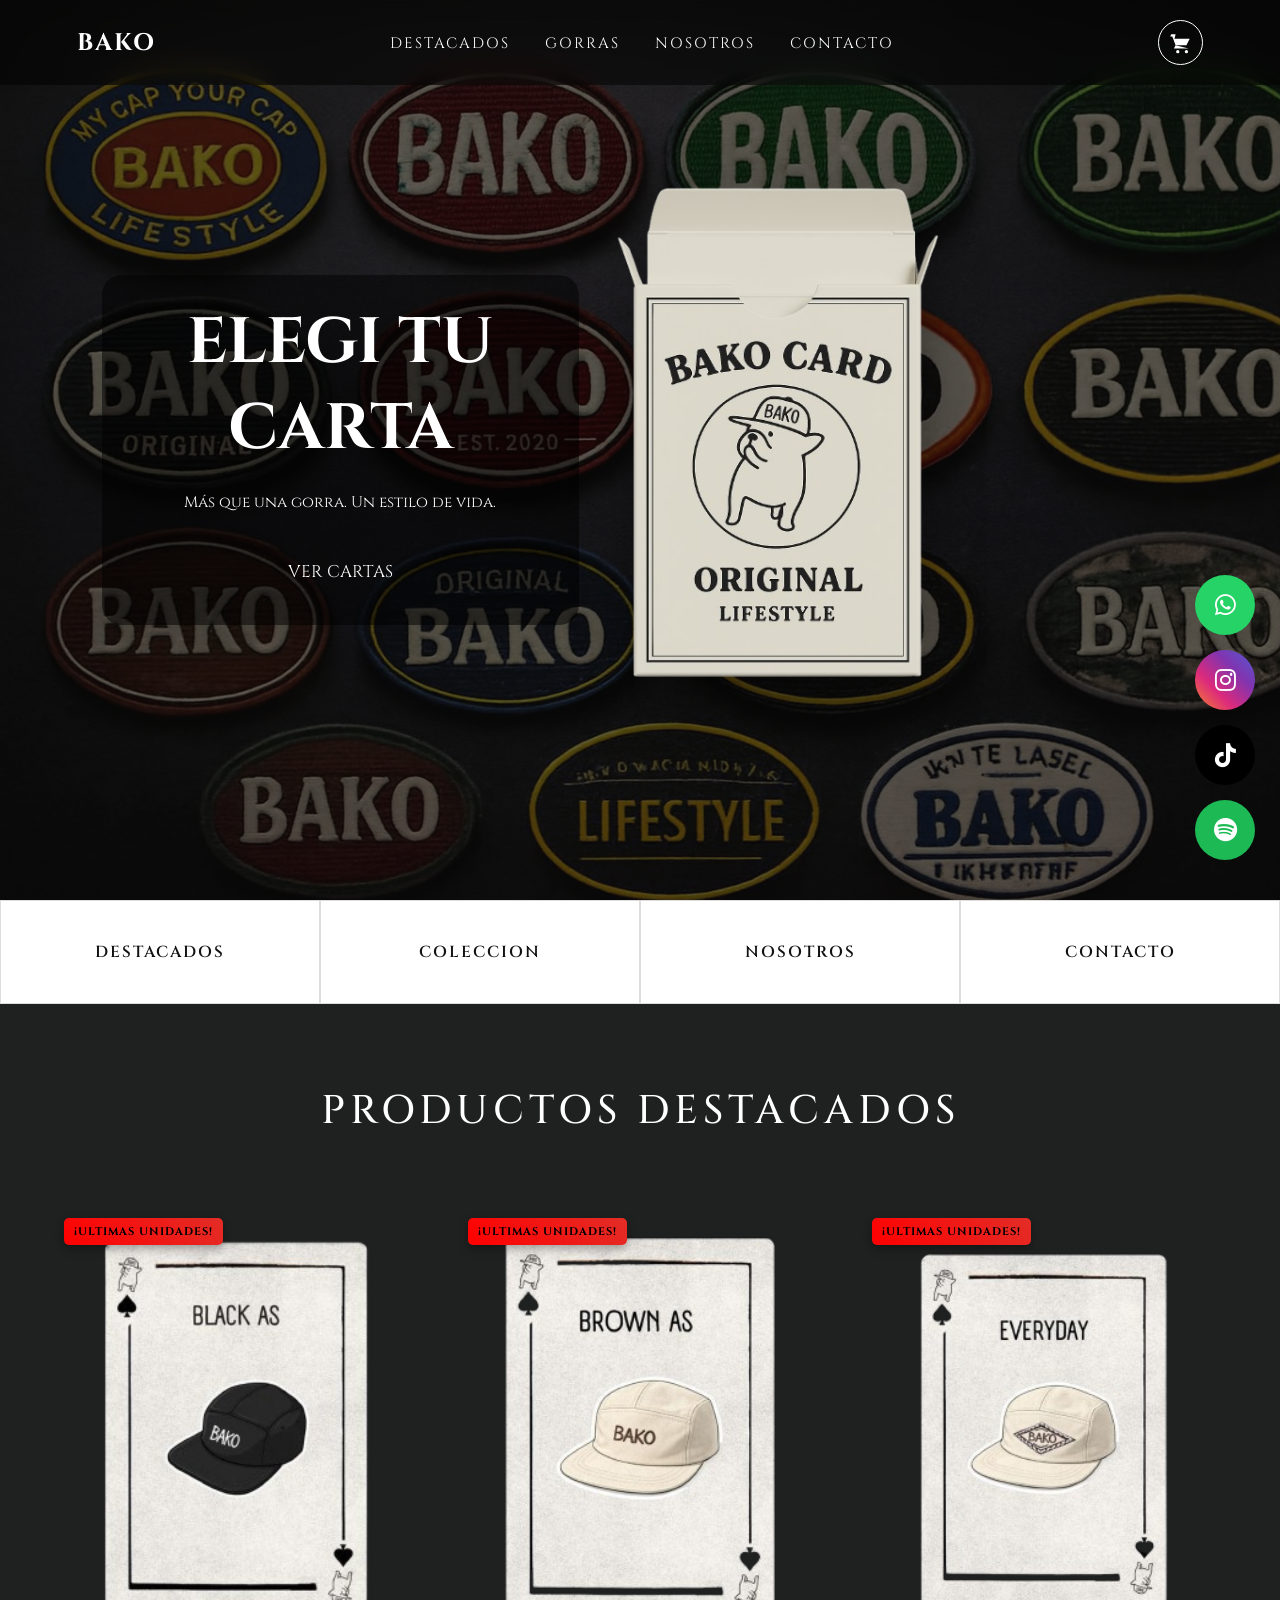
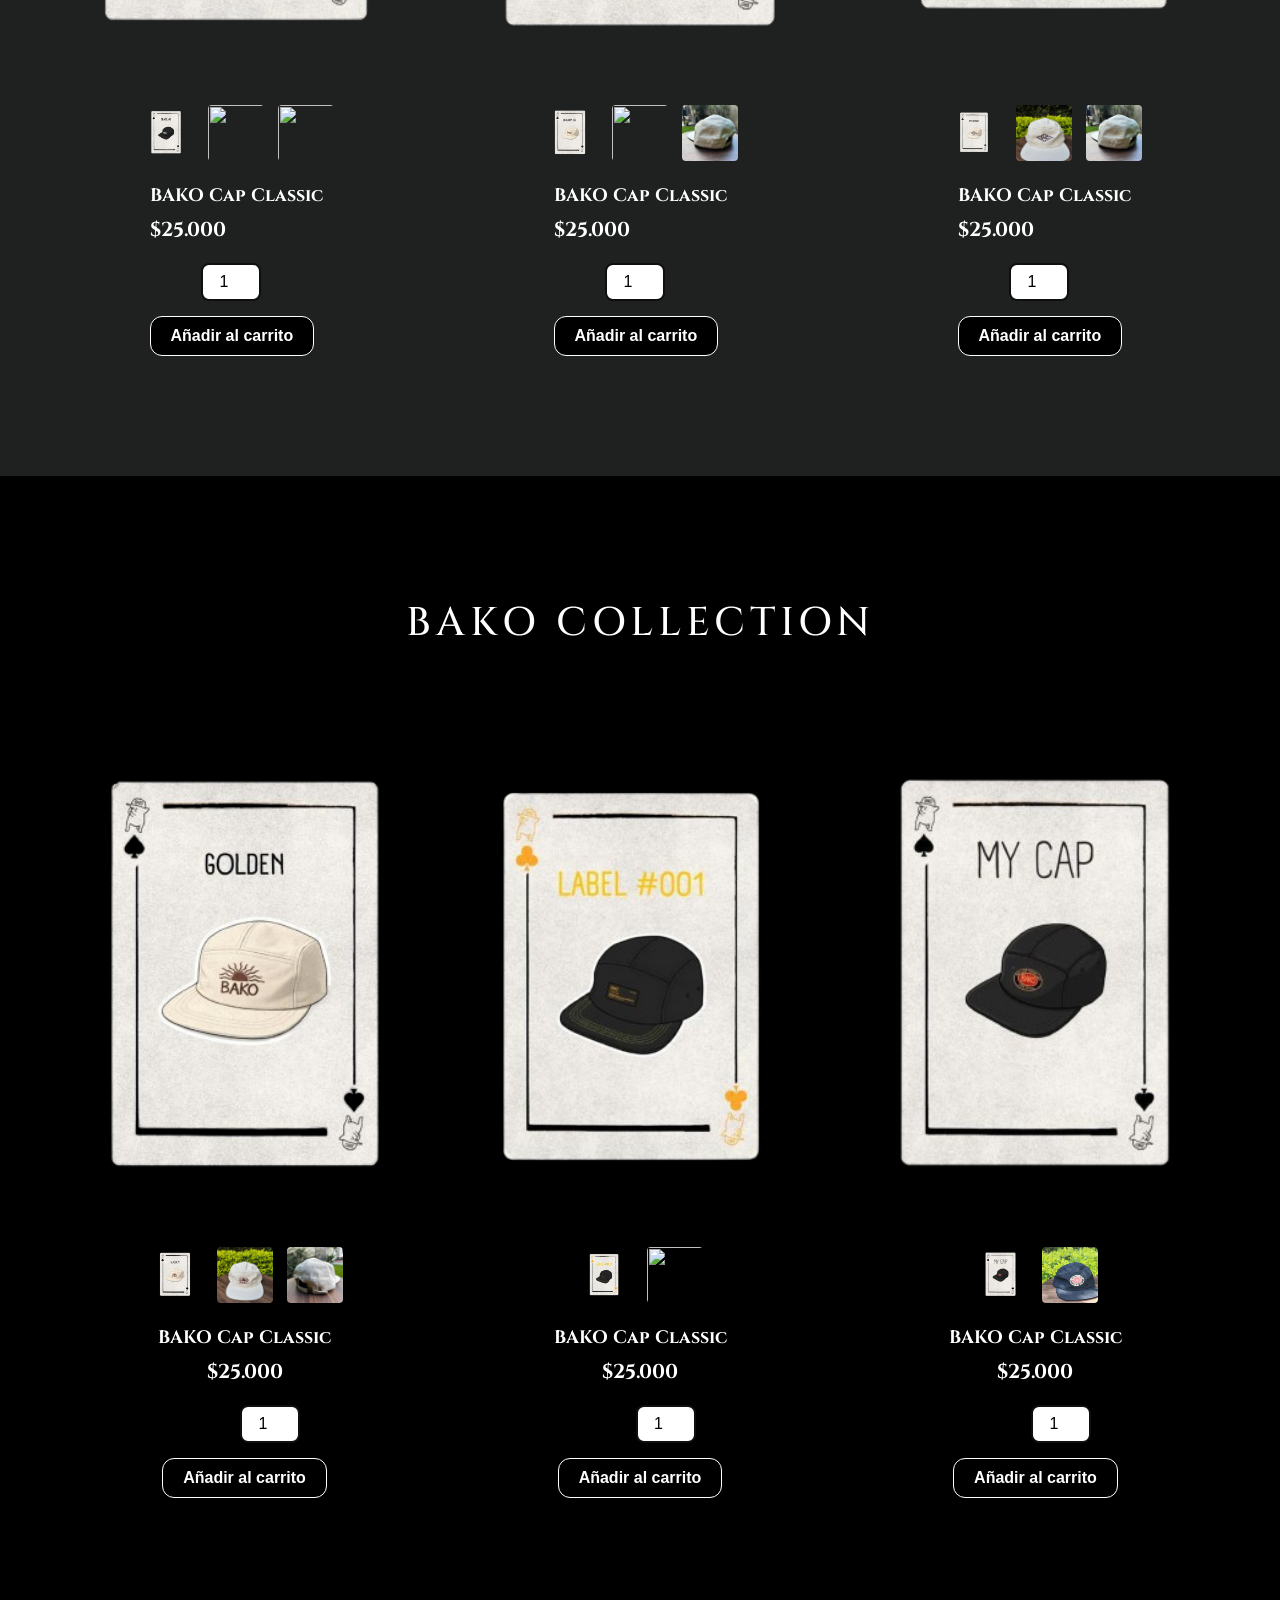
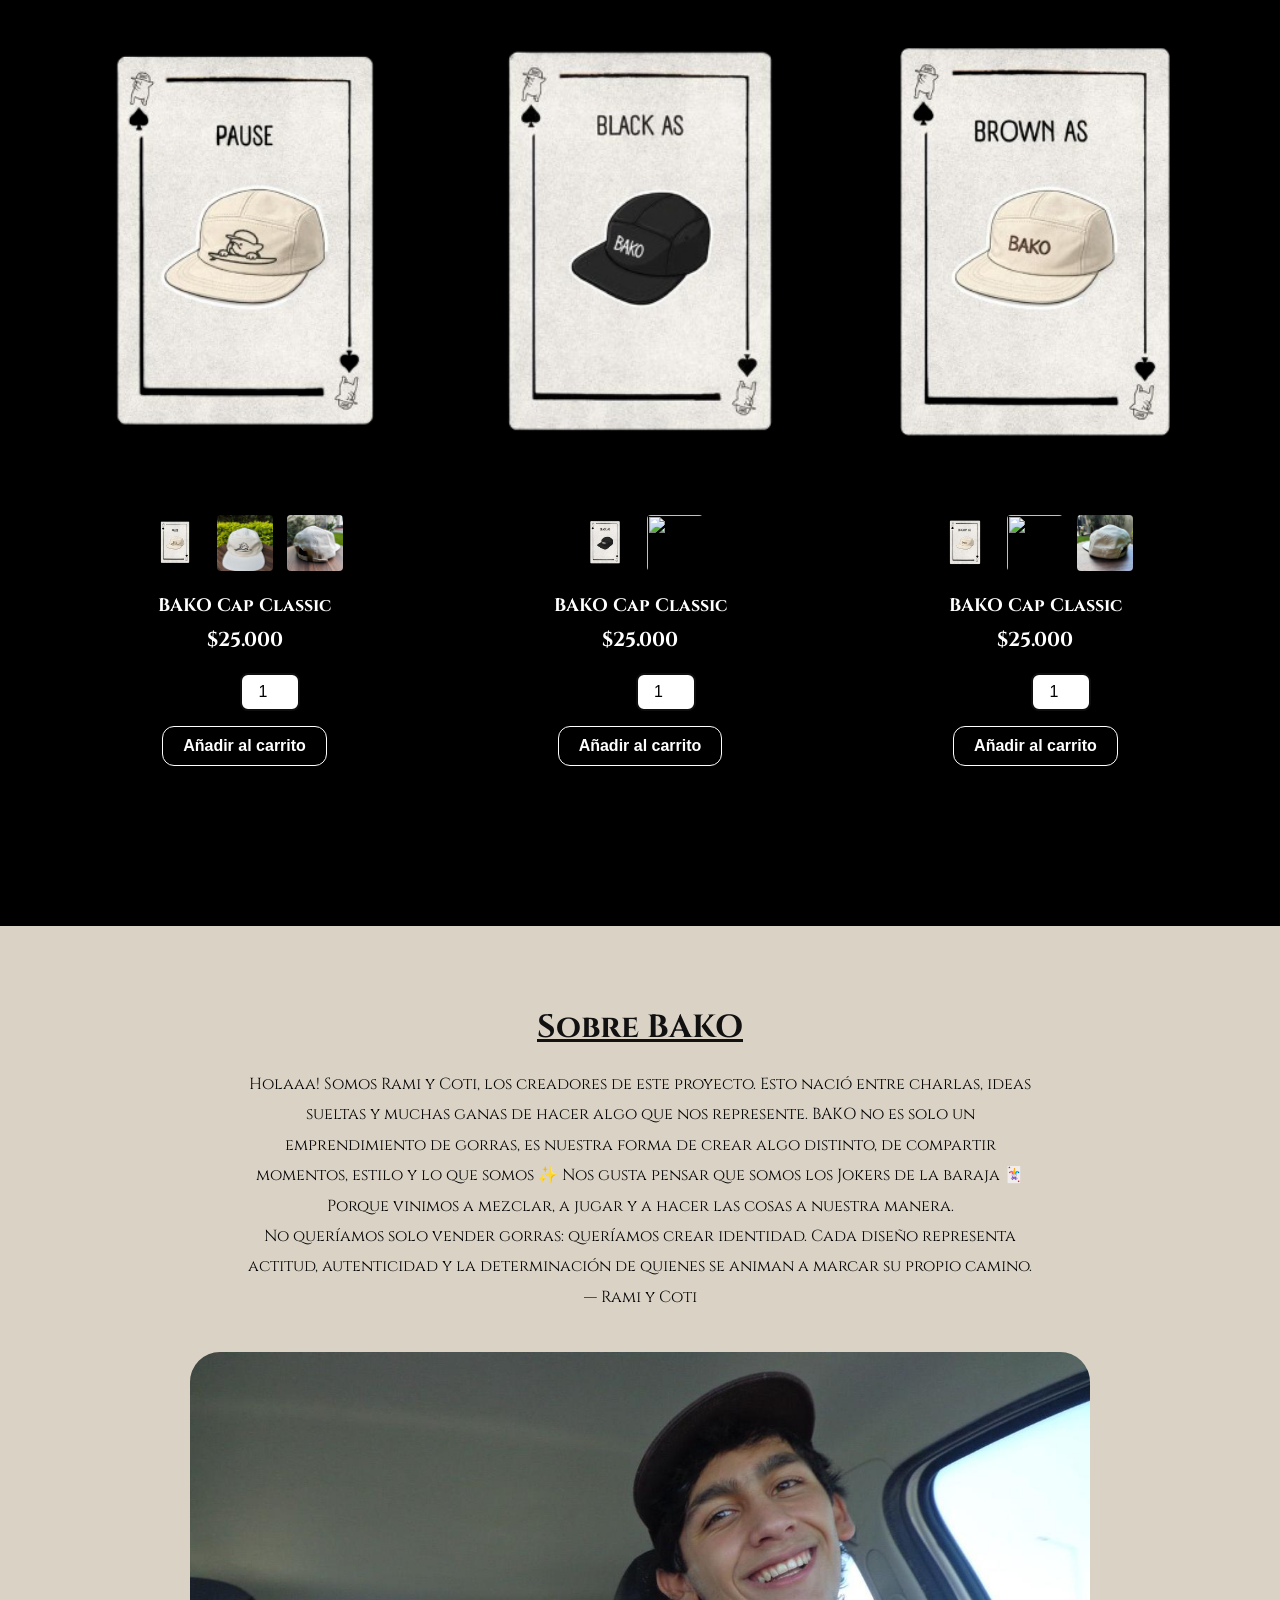
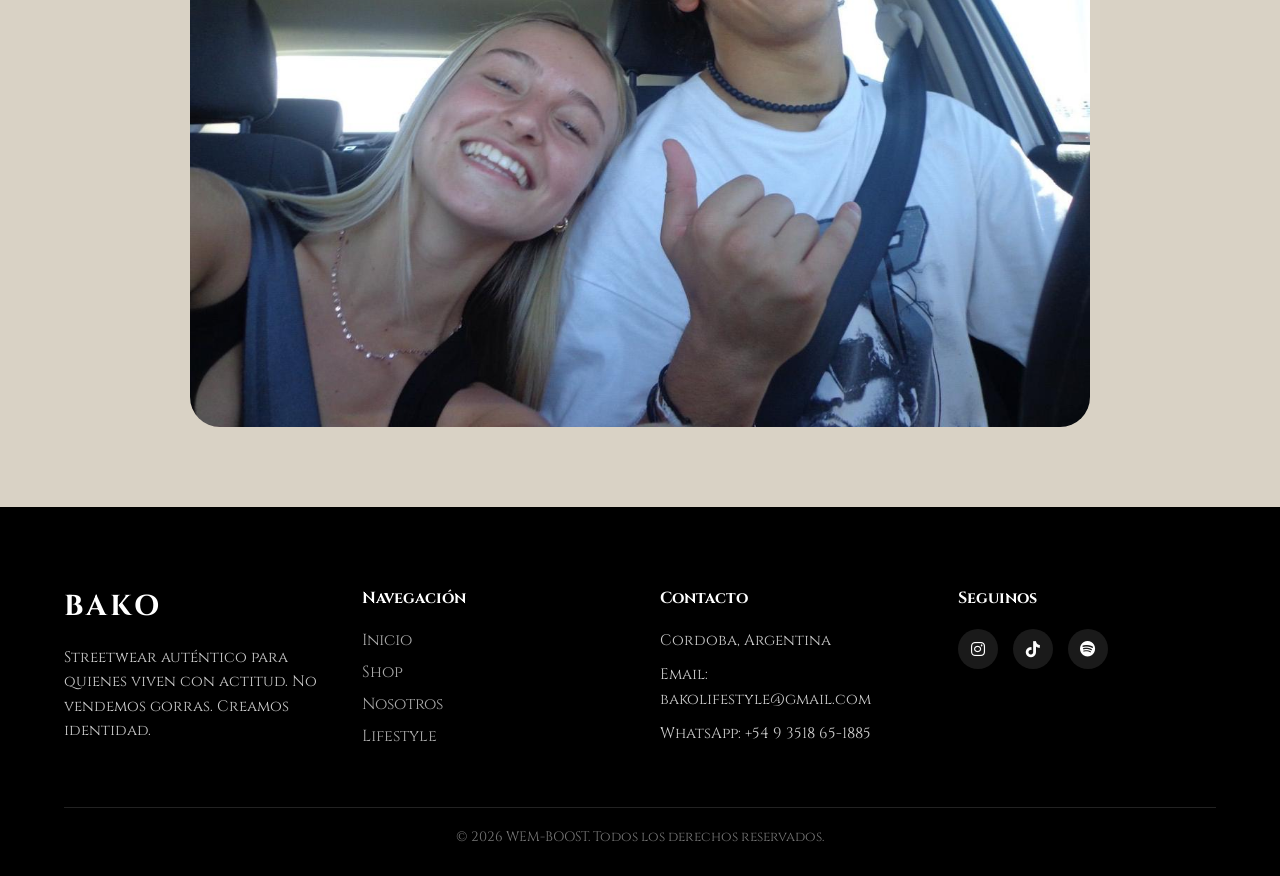
==== commit 457d94cd: "termine el responsive" ====
--- a/index.html
+++ b/index.html
@@ -14,17 +14,17 @@
 <body>
 <header class="header">
 
+  <!-- MENU HAMBURGUESA -->
+  <div class="menu-toggle" id="menu-toggle">
+    <i class="fas fa-bars"></i>
+  </div>
+
   <!-- LOGO -->
   <div class="logo">
     <a href="/index.html">BAKO</a>
   </div>
 
-  <!-- BOTON HAMBURGUESA (mobile) -->
-  <div class="menu-toggle" id="menu-toggle">
-    <i class="fas fa-bars"></i>
-  </div>
-
-  <!-- MENU -->
+  <!-- NAV -->
   <nav class="nav" id="nav">
 
     <!-- BOTON CERRAR -->
@@ -463,6 +463,6 @@
 
 
 
-<script src="assets/js/script.js"></script>
+<script src="/assets/JS/script.js"></script>
 </body>
 </html>
--- a/css/style.css
+++ b/css/style.css
@@ -268,12 +268,12 @@
   align-items: center;
   justify-content: space-between;
   padding: 20px 6%;
-  background: rgba(0, 0, 0, 0.7);
+  background: rgba(0, 0, 0, 0.5);
   backdrop-filter: blur(10px);
   z-index: 1000;
 }
 
-/* LOGO */
+/* ================= LOGO ================= */
 .logo a {
   color: white;
   font-size: 24px;
@@ -282,7 +282,7 @@
   letter-spacing: 2px;
 }
 
-/* NAV */
+/* ================= NAV ================= */
 .nav-links {
   display: flex;
   gap: 35px;
@@ -314,7 +314,7 @@
   position: relative;
   cursor: pointer;
   margin-left: 30px;
-  border: 1px solid red;
+  border: 1px solid rgb(255, 255, 255);
   border-radius: 30px;
 }
 
@@ -337,7 +337,7 @@
 
 .icon-cart path,
 .icon-cart circle {
-  fill: #ff2d2d;
+  fill: #ffffff;
   transition: 0.2s;
 }
 
@@ -369,42 +369,62 @@
   font-size: 26px;
   color: white;
   cursor: pointer;
-  margin-bottom: 40px;
 }
 
 /* ================= MOBILE ================= */
 @media (max-width: 768px) {
+  /* HEADER GRID */
+  .header {
+    display: grid;
+    grid-template-columns: 1fr auto 1fr;
+    align-items: center;
+    padding: 15px 20px;
+  }
+  /* HAMBURGUESA IZQUIERDA */
   .menu-toggle {
     display: block;
-  }
+    justify-self: start;
+  }
+  /* LOGO CENTRO */
+  .logo {
+    justify-self: center;
+  }
+  /* CARRITO DERECHA */
+  .btn-cart {
+    justify-self: end;
+    margin-left: 0;
+  }
+  /* MENU MOBILE */
   .nav {
     position: fixed;
     top: 0;
     right: -100%;
     height: 100vh;
     width: 260px;
-    background: #0c0c0c;
+    background: rgba(12, 12, 12, 0.2117647059);
     display: flex;
     flex-direction: column;
     align-items: center;
     justify-content: center;
     transition: 0.4s;
-  }
+    z-index: 2000;
+  }
+  /* MENU ABIERTO */
   .nav.active {
-    right: 0;
-  }
+    left: 0;
+  }
+  /* LINKS MOBILE */
+  .nav-links {
+    flex-direction: column;
+    gap: 30px;
+  }
+  /* BOTON CERRAR */
   .menu-close {
     display: block;
     position: absolute;
     top: 25px;
     right: 25px;
-  }
-  .nav-links {
-    flex-direction: column;
-    gap: 30px;
-  }
-  .btn-cart {
-    margin-left: 0;
+    font-size: 28px;
   }
 }
 .top-bar {
@@ -908,186 +928,140 @@
   border-radius: 30px;
 }
 
-/* =========================
-   HERO CONTACTO (MISMO FONDO INDEX)
-========================= */
+/* HERO */
 .contact-hero {
-  position: relative;
-  width: 100%;
   height: 60vh;
-  overflow: hidden;
-  background-image: url("/assets/img/hero-bg.png");
-  background-size: 110%;
-  background-position: left center;
-  background-repeat: no-repeat;
   display: flex;
   align-items: center;
   justify-content: center;
-  flex-direction: column;
-  animation: moverFondo 2.2s infinite alternate ease-in-out;
-  /* Overlay oscuro */
-}
+  background-image: url("/assets/img/hero-bg.png");
+  background-size: cover;
+  background-position: center;
+  position: relative;
+}
+
 .contact-hero::before {
   content: "";
   position: absolute;
   inset: 0;
-  background: rgba(12, 12, 12, 0.65);
-  z-index: 1;
-}
-.contact-hero h2, .contact-hero p {
+  background: rgba(0, 0, 0, 0.6);
+}
+
+.contact-hero-content {
   position: relative;
   z-index: 2;
-  color: rgb(255, 255, 255);
   text-align: center;
-  background-color: rgba(24, 26, 24, 0.6588235294);
-  padding: 20px;
-  border-radius: 25px;
-}
-.contact-hero h2 {
-  font-size: clamp(36px, 5vw, 60px);
-  margin-bottom: 10px;
-}
+  color: white;
+}
+
+.contact-hero h1 {
+  font-size: 60px;
+  letter-spacing: 3px;
+}
+
 .contact-hero p {
-  font-size: clamp(14px, 1.2vw, 18px);
-  opacity: 0.9;
-}
-
-/* =========================
-   CONTACT SECTION PREMIUM
-========================= */
+  opacity: 0.8;
+}
+
+/* CONTACT */
 .contact-section {
+  background: #0c0c0c;
   padding: 100px 8%;
-  background: #0c0c0c;
-  display: flex;
-  justify-content: center;
 }
 
 .contact-container {
-  width: 100%;
   max-width: 1200px;
+  margin: auto;
   display: grid;
   grid-template-columns: 1fr 1fr;
   gap: 60px;
 }
 
-/* =========================
-   FORMULARIO
-========================= */
+/* FORM */
 .contact-form {
-  background: rgba(255, 255, 255, 0.04);
-  backdrop-filter: blur(12px);
-  border: 1px solid rgba(255, 255, 255, 0.08);
+  background: #111;
   padding: 40px;
-  border-radius: 25px;
-  animation: fadeUp 1s ease forwards;
-}
+  border-radius: 20px;
+}
+
 .contact-form h3 {
   color: white;
-  margin-bottom: 30px;
-  font-size: 22px;
-  letter-spacing: 1px;
-}
+  margin-bottom: 25px;
+}
+
 .contact-form form {
   display: flex;
   flex-direction: column;
-  gap: 18px;
-}
+  gap: 15px;
+}
+
 .contact-form input,
 .contact-form textarea {
-  padding: 15px 18px;
-  border-radius: 12px;
-  border: 1px solid rgba(255, 255, 255, 0.1);
-  background: rgb(0, 0, 0);
-  color: white;
-  font-size: 14px;
-  transition: 0.3s ease;
-}
+  padding: 14px;
+  border-radius: 10px;
+  border: 1px solid #222;
+  background: #000;
+  color: white;
+}
+
 .contact-form textarea {
   min-height: 120px;
-  resize: none;
-}
-.contact-form input:focus,
-.contact-form textarea:focus {
-  outline: none;
-  border-color: white;
-  box-shadow: 0 0 15px rgba(255, 255, 255, 0.25);
-}
+}
+
 .contact-form button {
-  margin-top: 10px;
-  padding: 16px;
-  border-radius: 40px;
+  padding: 14px;
   border: none;
-  background: linear-gradient(90deg, #ffffff, #999999);
+  border-radius: 30px;
+  background: white;
   color: black;
   font-weight: bold;
-  letter-spacing: 1px;
   cursor: pointer;
-  transition: 0.4s ease;
-}
+  transition: 0.3s;
+}
+
 .contact-form button:hover {
-  transform: scale(1.05);
-  background: linear-gradient(90deg, #00e257, #00b418);
-  color: rgb(0, 0, 0);
-  box-shadow: 0 15px 35px rgba(0, 255, 21, 0.4);
-}
-
-/* =========================
-   INFO
-========================= */
+  background: #00ca3d;
+}
+
+/* INFO */
 .contact-info {
-  background: rgba(255, 255, 255, 0.03);
-  backdrop-filter: blur(10px);
-  border: 1px solid rgba(255, 255, 255, 0.06);
+  background: #111;
   padding: 40px;
-  border-radius: 25px;
-  color: white;
-  animation: fadeUp 1.3s ease forwards;
-}
+  border-radius: 20px;
+  color: white;
+}
+
 .contact-info h3 {
-  margin-bottom: 30px;
-  font-size: 22px;
-}
+  margin-bottom: 20px;
+}
+
 .contact-info p {
-  margin-bottom: 18px;
-  font-size: 15px;
-  display: flex;
-  align-items: center;
+  margin-bottom: 12px;
+  display: flex;
   gap: 10px;
-  opacity: 0.85;
-  transition: 0.3s ease;
-}
-.contact-info p:hover {
-  opacity: 1;
-  transform: translateX(5px);
-}
-.contact-info i {
-  color: #ff0000;
-}
-
-/* =========================
-   SOCIAL ICONS
-========================= */
+}
+
+/* SOCIAL */
 .contact-social {
-  margin-top: 30px;
-  display: flex;
-  gap: 20px;
-}
+  margin-top: 20px;
+  display: flex;
+  gap: 15px;
+}
+
 .contact-social a {
-  width: 45px;
-  height: 45px;
-  border-radius: 50%;
-  background: rgba(255, 255, 255, 0.05);
+  width: 40px;
+  height: 40px;
   display: flex;
   align-items: center;
   justify-content: center;
-  color: white;
-  font-size: 18px;
-  transition: 0.3s ease;
-}
+  border-radius: 50%;
+  background: #1a1a1a;
+  color: white;
+  transition: 0.3s;
+}
+
 .contact-social a:hover {
   background: #00ca3d;
-  transform: translateY(-5px);
-  box-shadow: 0 10px 10px rgba(0, 202, 61, 0.5);
 }
 
 /* =========================
@@ -1471,6 +1445,79 @@
   .social-fixed {
     display: none;
   }
+  /* HERO */
+  .hero {
+    height: 45vh;
+    padding: 0 20px;
+    background-image: url(/assets/img/hero-mobile.png);
+    background-size: cover;
+    background-position: center;
+  }
+  .contact-hero h1 {
+    font-size: 36px;
+    letter-spacing: 2px;
+    background-color: rgba(0, 0, 0, 0.6039215686);
+    padding: 10px;
+    border-radius: 15px;
+  }
+  .contact-hero p {
+    font-size: 14px;
+    margin-top: 2px;
+    padding: 10px;
+    border-radius: 15px;
+    background-color: rgba(0, 0, 0, 0.5803921569);
+  }
+  /* SECTION */
+  .contact-section {
+    padding: 70px 20px;
+  }
+  /* GRID → 1 COLUMNA */
+  .contact-container {
+    grid-template-columns: 1fr;
+    gap: 40px;
+  }
+  /* FORM */
+  .contact-form {
+    padding: 25px;
+    border-radius: 16px;
+  }
+  .contact-form h3 {
+    text-align: center;
+    font-size: 20px;
+  }
+  .contact-form input,
+  .contact-form textarea {
+    font-size: 14px;
+    padding: 14px;
+  }
+  .contact-form textarea {
+    min-height: 110px;
+  }
+  .contact-form button {
+    width: 100%;
+    font-size: 14px;
+    padding: 14px;
+  }
+  /* INFO */
+  .contact-info {
+    padding: 25px;
+    border-radius: 16px;
+    text-align: center;
+  }
+  .contact-info p {
+    justify-content: center;
+    font-size: 14px;
+  }
+  /* SOCIAL */
+  .contact-social {
+    justify-content: center;
+    gap: 18px;
+  }
+  .contact-social a {
+    width: 42px;
+    height: 42px;
+    font-size: 16px;
+  }
 }
 
 /*# sourceMappingURL=style.css.map */
